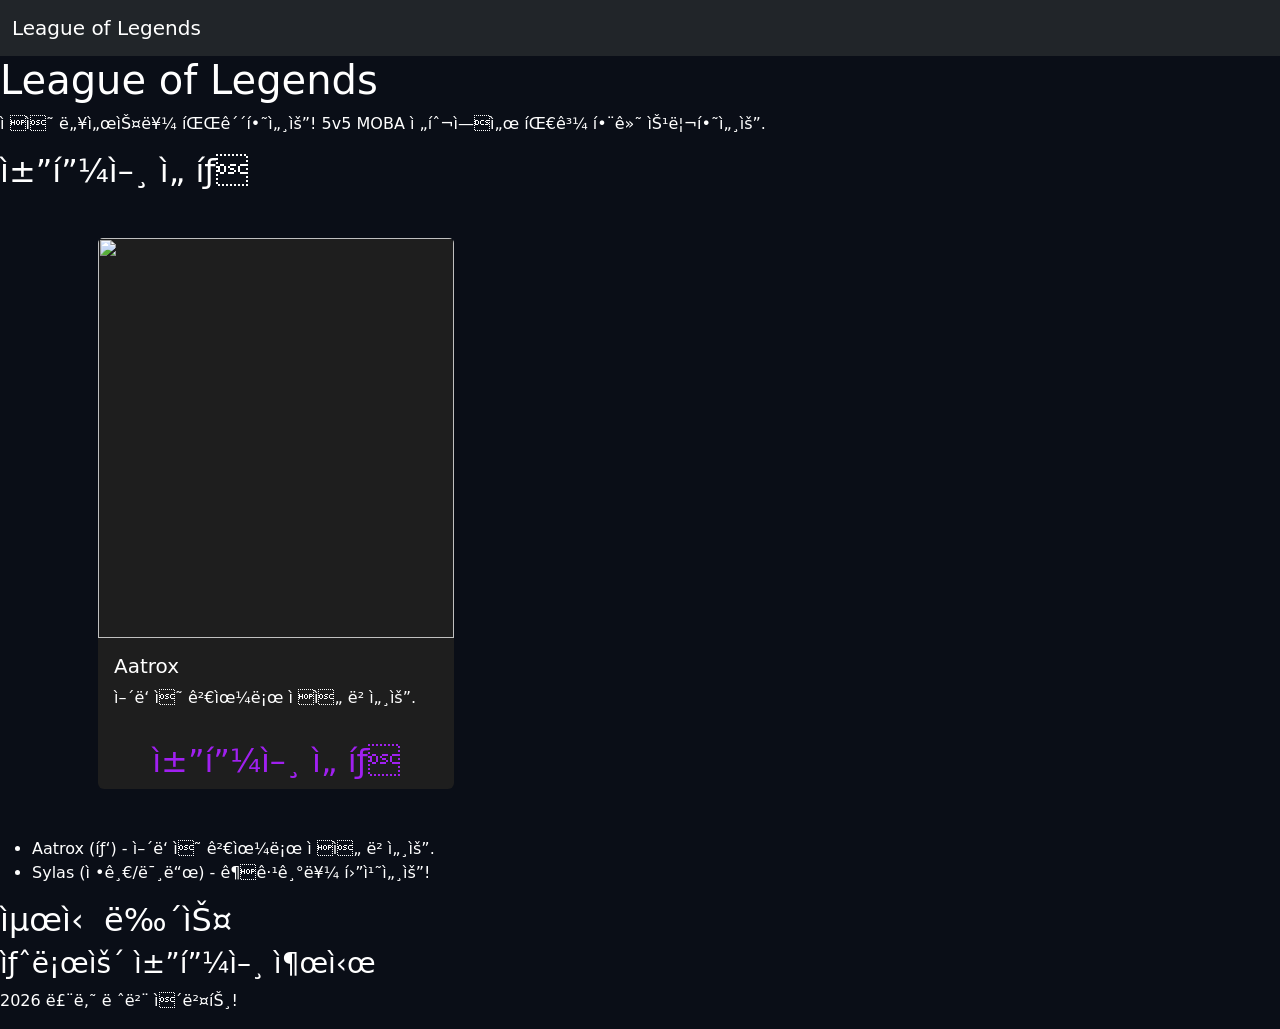
==== src/main/resources/META-INF/resources/index.html @ 70f8107d "2주차 수업완료" ====
<!-- <!DOCTYPE html>
<html lang="ko">
<head>
    <meta charset="UTF-8">
    <meta name="viewport" content="width=device-width, initial-scale=1.0">
    <title>Quarkus Hello World</title>
</head>
<body>
    <div class="container">
        <h1>Hello, Quarkus!</h1>
        <p>이 파일은 <code>META-INF/resources/index.html</code>에서 실행 중입니다.</p>
    </div>
</body>
</html> -->

<!-- <!DOCTYPE html>
<html lang=”ko”>
<head>
    <meta charset="UTF-8">
    <title>LOL - 1단계</title>
</head>
<body>
    <h1>League of Legends</h1>
    <p>적의 넥서스를 파괴하세요! 5v5 MOBA 전투에서 팀과 함께 승리하세요.</p>
    <h2>챔피언 선택</h2>
    <ul>
        <li>Aatrox (탑) - 어둠의 검으로 적을 베세요.</li>
        <li>Sylas (정글/미드) - 궁극기를 훔치세요!</li>
    </ul>
    <h2>최신 뉴스</h2>
    <div>
        <h3>새로운 챔피언 출시</h3>
        <p>2026 루나 레벨 이벤트!</p>
    </div>
</body>
</html> -->

<!DOCTYPE html>
<html lang="ko">
<head>
    <link href="https://cdn.jsdelivr.net/npm/bootstrap@5.3.0/dist/css/bootstrap.min.css" rel="stylesheet">
    <style>
body { background-color: #0a0e17; color: #fff; }
.accent-purple { color: #a020f0; }
.card { background-color: #1e1e1e; border: none; color: white; }
.btn-primary { background-color: #a020f0; border: none; }
/* 4단계: 애니메이션 및 시각 효과 추가 */
.card {
transition: transform 0.3s, box-shadow 0.3s;
}
.card:hover {
transform: scale(1.05); /* 마우스를 올리면 커짐 */
box-shadow: 0 10px 20px rgba(160, 32, 240, 0.5); /* 보라색 광원 효과 */
}
.card-img-top {
height: 400px;
object-fit: cover; /* 이미지가 찌그러지지 않게 채움 */
}

</style>
</head>
<body>
    <nav class="navbar navbar-expand-lg navbar-dark bg-dark">
        <div class="container-fluid"><a class="navbar-brand" href="#">League of Legends</a></div>
    </nav>

    <h1>League of Legends</h1>
    <p>적의 넥서스를 파괴하세요! 5v5 MOBA 전투에서 팀과 함께 승리하세요.</p>
    <h2>챔피언 선택</h2>
    <ul>
        <div class="container my-5">
        <div class="row">
            <div class="col-md-4">
                <div class="card">
                    <img src="https://ddragon.leagueoflegends.com/cdn/15.24.1/img/champion/Aatrox.png" class="card-img-top">
                    <div class="card-body">
                        <h5>Aatrox</h5>
                        <p>어둠의 검으로 적을 베세요.</p>
                    </div>
                    <h2 class="text-center accent-purple">챔피언 선택</h2>
                </div>
            </div>
            </div>
    </div>
        <li>Aatrox (탑) - 어둠의 검으로 적을 베세요.</li>
        <li>Sylas (정글/미드) - 궁극기를 훔치세요!</li>
    </ul>
    <h2>최신 뉴스</h2>
    <div>
        <h3>새로운 챔피언 출시</h3>
        <p>2026 루나 레벨 이벤트!</p>
    </div>
    
</body>
</html>
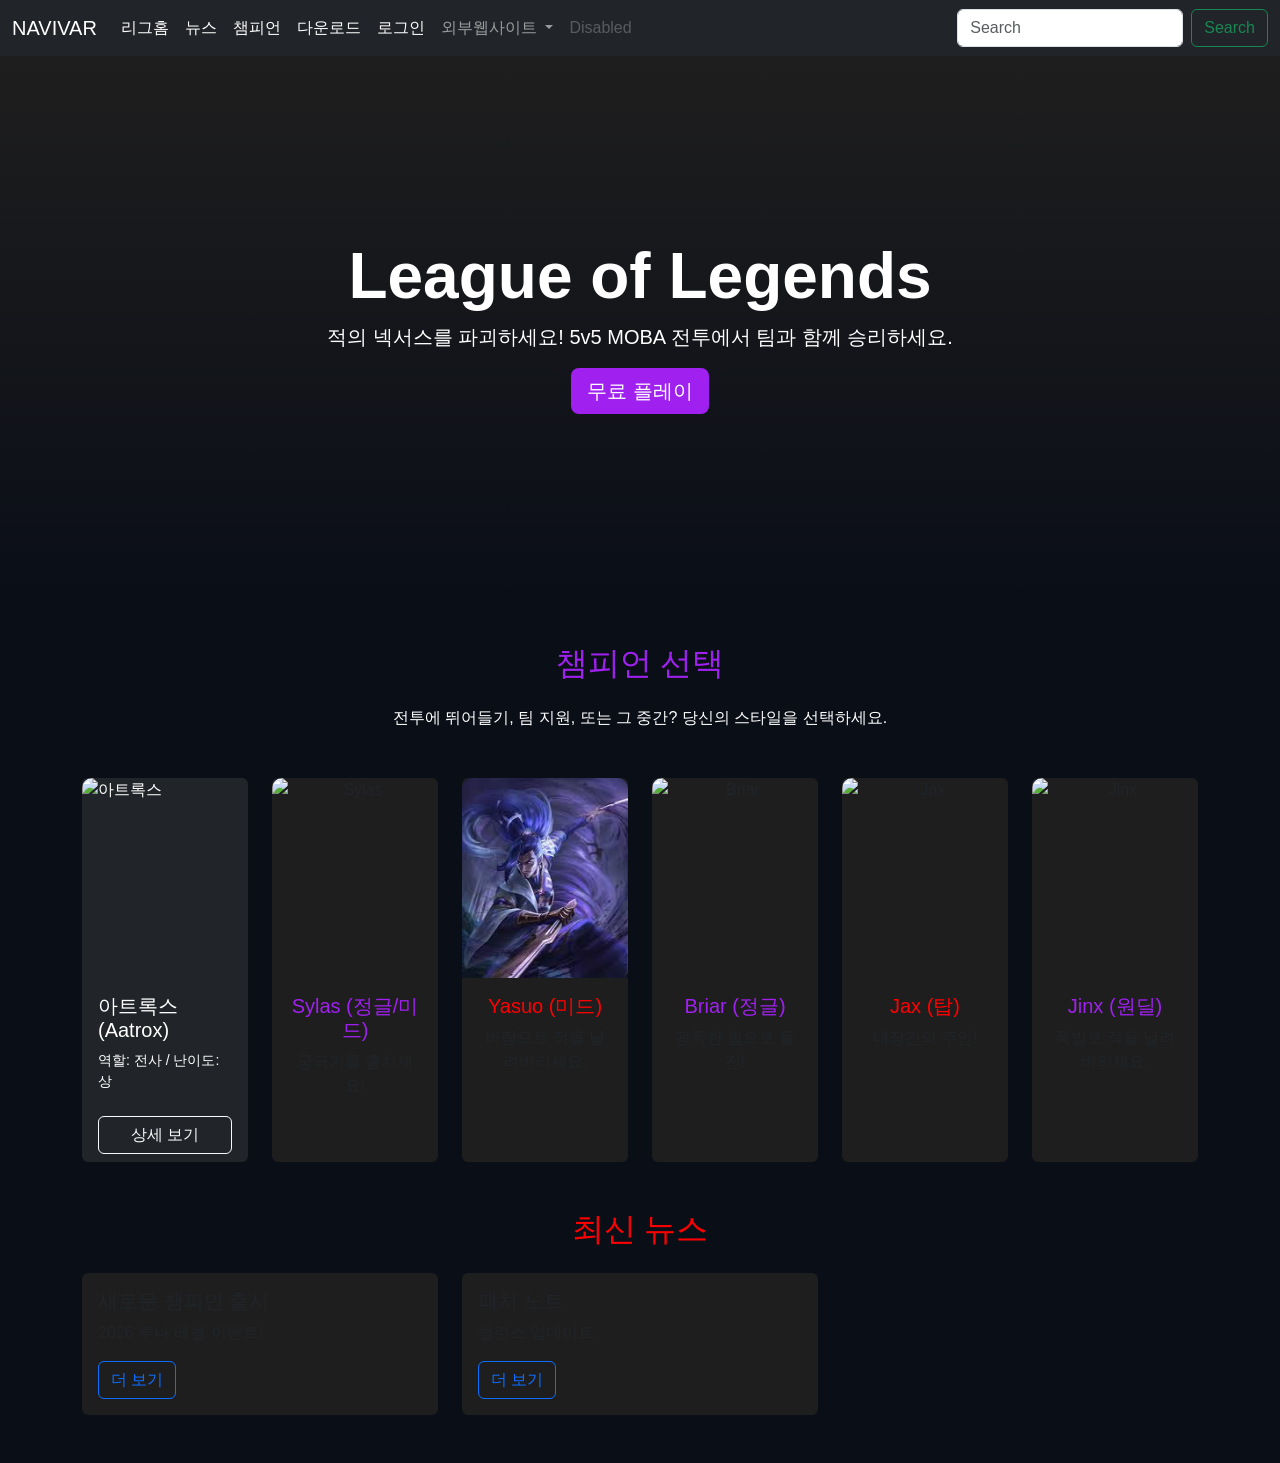
==== commit 8d216991: "4주차 수업 진행(마무리 못함.)" ====
--- a/src/main/resources/META-INF/resources/index.html
+++ b/src/main/resources/META-INF/resources/index.html
@@ -1,95 +1,213 @@
-<!-- <!DOCTYPE html>
+<!DOCTYPE html>
 <html lang="ko">
 <head>
     <meta charset="UTF-8">
     <meta name="viewport" content="width=device-width, initial-scale=1.0">
-    <title>Quarkus Hello World</title>
+    <title>League of Legends - 메인 페이지</title>
+    <!-- Bootstrap 5 CDN -->
+    <link href="https://cdn.jsdelivr.net/npm/bootstrap@5.3.0/dist/css/bootstrap.min.css" rel="stylesheet">
+    <script src="https://cdn.jsdelivr.net/npm/bootstrap@5.3.0/dist/js/bootstrap.bundle.min.js"></script>
+    <!-- 커스텀 스타일 (LOL 테마 + 챔피언 호버 효과) -->
+    <style>
+        body { background-color: #0a0e17; color: #fff; font-family: 'Arial', sans-serif; }
+        .navbar { background-color: #000; }
+        .hero { background: linear-gradient(to bottom, #1e1e1e, #0a0e17); min-height: 60vh; }
+        .accent-purple { color: #a020f0; }
+        .accent-red { color: #ff0000; }
+        .card { background-color: #1e1e1e; border: none; transition: transform 0.3s, box-shadow 0.3s; }
+        .card:hover { transform: scale(1.05); box-shadow: 0 10px 20px rgba(160, 32, 240, 0.5); }
+        .card-img-top { height: 200px; object-fit: cover; border-radius: 10px 10px 0 0; }
+        .btn-primary { background-color: #a020f0; border: none; }
+        .btn-primary:hover { background-color: #800080; }
+    </style>
 </head>
 <body>
-    <div class="container">
-        <h1>Hello, Quarkus!</h1>
-        <p>이 파일은 <code>META-INF/resources/index.html</code>에서 실행 중입니다.</p>
+
+    <!-- 헤더 (Navbar) -->
+    <!-- <nav class="navbar navbar-expand-lg navbar-dark">
+        <div class="container-fluid">
+            <a class="navbar-brand" href="index.html">리그 오브 레전드</a>
+            <button class="navbar-toggler" type="button" data-bs-toggle="collapse" data-bs-target="#navbarNav" aria-controls="navbarNav" aria-expanded="false" aria-label="Toggle navigation">
+                <span class="navbar-toggler-icon"></span>
+            </button>
+            <div class="collapse navbar-collapse" id="navbarNav">
+                <ul class="navbar-nav ms-auto">
+                    <li class="nav-item"><a class="nav-link" href="#">뉴스</a></li>
+                    <li class="nav-item"><a class="nav-link" href="#">챔피언</a></li>
+                    <li class="nav-item"><a class="nav-link" href="#">다운로드</a></li>
+                    <li class="nav-item"><a class="nav-link" href="#">로그인</a></li>
+                    <li class="nav-item"><a class="nav-link" href="https://www.leagueoflegends.com/ko-kr/" target ="_blank">외부사이트</a></li>
+                </ul>
+            </div>
+        </div>
+    </nav> -->
+
+
+    <nav class="navbar navbar-expand-lg navbar-dark bg-dark">
+  <div class="container-fluid">
+    <a class="navbar-brand" href="#">NAVIVAR</a>
+    <button class="navbar-toggler" type="button" data-bs-toggle="collapse" data-bs-target="#navbarSupportedContent" aria-controls="navbarSupportedContent" aria-expanded="false" aria-label="Toggle navigation">
+      <span class="navbar-toggler-icon"></span>
+    </button>
+    <div class="collapse navbar-collapse" id="navbarSupportedContent">
+      <ul class="navbar-nav me-auto mb-2 mb-lg-0">
+        <li class="nav-item">
+          <a class="nav-link active" aria-current="page" href="#">리그홈</a>
+        </li>
+        <li class="nav-item">
+          <a class="nav-link active" aria-current="page" href="#">뉴스</a>
+        </li>
+        <li class="nav-item">
+          <a class="nav-link active" aria-current="page" href="#">챔피언</a>
+        </li>
+        <li class="nav-item">
+          <a class="nav-link active" aria-current="page" href="#">다운로드</a>
+        </li>
+        <li class="nav-item">
+          <a class="nav-link active" aria-current="page" href="#">로그인</a>
+        </li>
+        <li class="nav-item dropdown">
+          <a class="nav-link dropdown-toggle" href="#" id="navbarDropdown" role="button" data-bs-toggle="dropdown" aria-expanded="false">
+            외부웹사이트
+          </a>
+          <ul class="dropdown-menu" aria-labelledby="navbarDropdown">
+            <li><a class="dropdown-item" href="https://www.leagueoflegends.com/ko-kr/" target ="_blank">롤공식홈</a></li>
+            <li><a class="dropdown-item" href="https://lol.ps/" target ="_blank">롤전적</a></li>
+            <li><hr class="dropdown-divider"></li>
+            <li><a class="dropdown-item" href="https://www.youtube.com/@LeagueofLegends-Korea" target = "_blank">관련유튜브</a></li>
+          </ul>
+        </li>
+        <li class="nav-item">
+          <a class="nav-link disabled" href="#" tabindex="-1" aria-disabled="true">Disabled</a>
+        </li>
+      </ul>
+      <form class="d-flex">
+        <input class="form-control me-2" type="search" placeholder="Search" aria-label="Search">
+        <button class="btn btn-outline-success" type="submit">Search</button>
+      </form>
     </div>
-</body>
-</html> -->
-
-<!-- <!DOCTYPE html>
-<html lang=”ko”>
-<head>
-    <meta charset="UTF-8">
-    <title>LOL - 1단계</title>
-</head>
-<body>
-    <h1>League of Legends</h1>
-    <p>적의 넥서스를 파괴하세요! 5v5 MOBA 전투에서 팀과 함께 승리하세요.</p>
-    <h2>챔피언 선택</h2>
-    <ul>
-        <li>Aatrox (탑) - 어둠의 검으로 적을 베세요.</li>
-        <li>Sylas (정글/미드) - 궁극기를 훔치세요!</li>
-    </ul>
-    <h2>최신 뉴스</h2>
-    <div>
-        <h3>새로운 챔피언 출시</h3>
-        <p>2026 루나 레벨 이벤트!</p>
-    </div>
-</body>
-</html> -->
-
-<!DOCTYPE html>
-<html lang="ko">
-<head>
-    <link href="https://cdn.jsdelivr.net/npm/bootstrap@5.3.0/dist/css/bootstrap.min.css" rel="stylesheet">
-    <style>
-body { background-color: #0a0e17; color: #fff; }
-.accent-purple { color: #a020f0; }
-.card { background-color: #1e1e1e; border: none; color: white; }
-.btn-primary { background-color: #a020f0; border: none; }
-/* 4단계: 애니메이션 및 시각 효과 추가 */
-.card {
-transition: transform 0.3s, box-shadow 0.3s;
-}
-.card:hover {
-transform: scale(1.05); /* 마우스를 올리면 커짐 */
-box-shadow: 0 10px 20px rgba(160, 32, 240, 0.5); /* 보라색 광원 효과 */
-}
-.card-img-top {
-height: 400px;
-object-fit: cover; /* 이미지가 찌그러지지 않게 채움 */
-}
-
-</style>
-</head>
-<body>
-    <nav class="navbar navbar-expand-lg navbar-dark bg-dark">
-        <div class="container-fluid"><a class="navbar-brand" href="#">League of Legends</a></div>
-    </nav>
-
-    <h1>League of Legends</h1>
-    <p>적의 넥서스를 파괴하세요! 5v5 MOBA 전투에서 팀과 함께 승리하세요.</p>
-    <h2>챔피언 선택</h2>
-    <ul>
-        <div class="container my-5">
-        <div class="row">
-            <div class="col-md-4">
+  </div>
+</nav>
+    <!-- 히어로 배너 (Hero Banner) -->
+    <section class="hero d-flex align-items-center justify-content-center text-center py-5">
+        <div class="container">
+            <h1 class="display-3 fw-bold">League of Legends</h1>
+            <p class="lead">적의 넥서스를 파괴하세요! 5v5 MOBA 전투에서 팀과 함께 승리하세요.</p>
+            <a href="#" class="btn btn-primary btn-lg">무료 플레이</a>
+        </div>
+    </section>
+
+<!-- 챔피언 선택 섹션 (작은 썸네일 PNG로 업데이트!) -->
+    <section class="container my-5">
+        <h2 class="text-center mb-4 accent-purple">챔피언 선택</h2>
+        <p class="text-center mb-5">전투에 뛰어들기, 팀 지원, 또는 그 중간? 당신의 스타일을 선택하세요.</p>
+        <div class="row g-4">
+        <!-- <div class="row row-cols-auto g-4"> -->
+            <!-- Aatrox -->
+            <!-- <div class="col-md-6 col-lg-4 col-xl-2">
+                <div class="card text-center h-100">
+                    <img src="https://ddragon.leagueoflegends.com/cdn/15.24.1/img/champion/Aatrox.png" class="card-img-top" alt="Aatrox" loading="lazy">
+                    <div class="card-body">
+                        <h5 class="card-title accent-red">Aatrox (탑)</h5>
+                        <p class="card-text">어둠의 검으로 적을 베세요.</p>
+                    </div>
+                </div>
+            </div> -->
+
+            <div class="col">
+<div class="card bg-dark text-white border-secondary h-100">
+    <img src="https://ddragon.leagueoflegends.com/cdn/15.24.1/img/champion/Aatrox.png" class="card-img-top" alt="아트록스">
+    <div class="card-body">
+    <h5 class="card-title">아트록스 (Aatrox)</h5>
+    <p class="card-text small">역할: 전사 / 난이도: 상</p>
+        </div>
+            <div class="card-footer bg-transparent border-0">
+                <button class="btn btn-outline-light w-100"
+                    data-bs-toggle="modal"
+                    data-bs-target="#modalAatrox"
+                    data-champ="Aatrox">
+                    상세 보기
+                </button>
+            </div>
+        </div>
+</div>
+            <!-- Sylas -->
+            <div class="col-md-6 col-lg-4 col-xl-2">
+                <div class="card text-center h-100">
+                    <img src="https://ddragon.leagueoflegends.com/cdn/15.24.1/img/champion/Sylas.png" class="card-img-top" alt="Sylas" loading="lazy">
+                    <div class="card-body">
+                        <h5 class="card-title accent-purple">Sylas (정글/미드)</h5>
+                        <p class="card-text">궁극기를 훔치세요!</p>
+                    </div>
+                </div>
+            </div>
+            <!-- Anivia -->
+            <div class="col-md-6 col-lg-4 col-xl-2">
+                <div class="card text-center h-100">
+                    <img src="image/yasuo.jpg" class="card-img-top" alt="Anivia" loading="lazy">
+                    <div class="card-body">
+                        <h5 class="card-title accent-red">Yasuo (미드)</h5>
+                        <p class="card-text">바람으로 적을 날려버리세요.</p>
+                    </div>
+                </div>
+            </div>
+            <!-- Briar -->
+            <div class="col-md-6 col-lg-4 col-xl-2">
+                <div class="card text-center h-100">
+                    <img src="https://ddragon.leagueoflegends.com/cdn/15.24.1/img/champion/Briar.png" class="card-img-top" alt="Briar" loading="lazy">
+                    <div class="card-body">
+                        <h5 class="card-title accent-purple">Briar (정글)</h5>
+                        <p class="card-text">광폭한 힘으로 돌진!</p>
+                    </div>
+                </div>
+            </div>
+            <!-- Jax -->
+            <div class="col-md-6 col-lg-4 col-xl-2">
+                <div class="card text-center h-100">
+                    <img src="https://ddragon.leagueoflegends.com/cdn/15.24.1/img/champion/Jax.png" class="card-img-top" alt="Jax" loading="lazy">
+                    <div class="card-body">
+                        <h5 class="card-title accent-red">Jax (탑)</h5>
+                        <p class="card-text">대장간의 주인!</p>
+                    </div>
+                </div>
+            </div>
+            <!-- Jinx -->
+            <div class="col-md-6 col-lg-4 col-xl-2">
+                <div class="card text-center h-100">
+                    <img src="https://ddragon.leagueoflegends.com/cdn/15.24.1/img/champion/Jinx.png" class="card-img-top" alt="Jinx" loading="lazy">
+                    <div class="card-body">
+                        <h5 class="card-title accent-purple">Jinx (원딜)</h5>
+                        <p class="card-text">폭발로 적을 날려버리세요.</p>
+                    </div>
+                </div>
+            </div>
+        </div>
+    </section>
+
+    <!-- 뉴스 섹션 (기존 유지) -->
+    <section class="container my-5">
+        <h2 class="text-center mb-4 accent-red">최신 뉴스</h2>
+        <div class="row g-4">
+            <div class="col-md-6 col-lg-4">
                 <div class="card">
-                    <img src="https://ddragon.leagueoflegends.com/cdn/15.24.1/img/champion/Aatrox.png" class="card-img-top">
-                    <div class="card-body">
-                        <h5>Aatrox</h5>
-                        <p>어둠의 검으로 적을 베세요.</p>
-                    </div>
-                    <h2 class="text-center accent-purple">챔피언 선택</h2>
-                </div>
-            </div>
-            </div>
-    </div>
-        <li>Aatrox (탑) - 어둠의 검으로 적을 베세요.</li>
-        <li>Sylas (정글/미드) - 궁극기를 훔치세요!</li>
-    </ul>
-    <h2>최신 뉴스</h2>
-    <div>
-        <h3>새로운 챔피언 출시</h3>
-        <p>2026 루나 레벨 이벤트!</p>
-    </div>
+                    <div class="card-body">
+                        <h5 class="card-title">새로운 챔피언 출시</h5>
+                        <p class="card-text">2026 루나 레벨 이벤트!</p>
+                        <a href="#" class="btn btn-outline-primary">더 보기</a>
+                    </div>
+                </div>
+            </div>
+            <div class="col-md-6 col-lg-4">
+                <div class="card">
+                    <div class="card-body">
+                        <h5 class="card-title">패치 노트</h5>
+                        <p class="card-text">밸런스 업데이트.</p>
+                        <a href="#" class="btn btn-outline-primary">더 보기</a>
+                    </div>
+                </div>
+            </div>
+        </div>
+    </section>
     
 </body>
 </html>
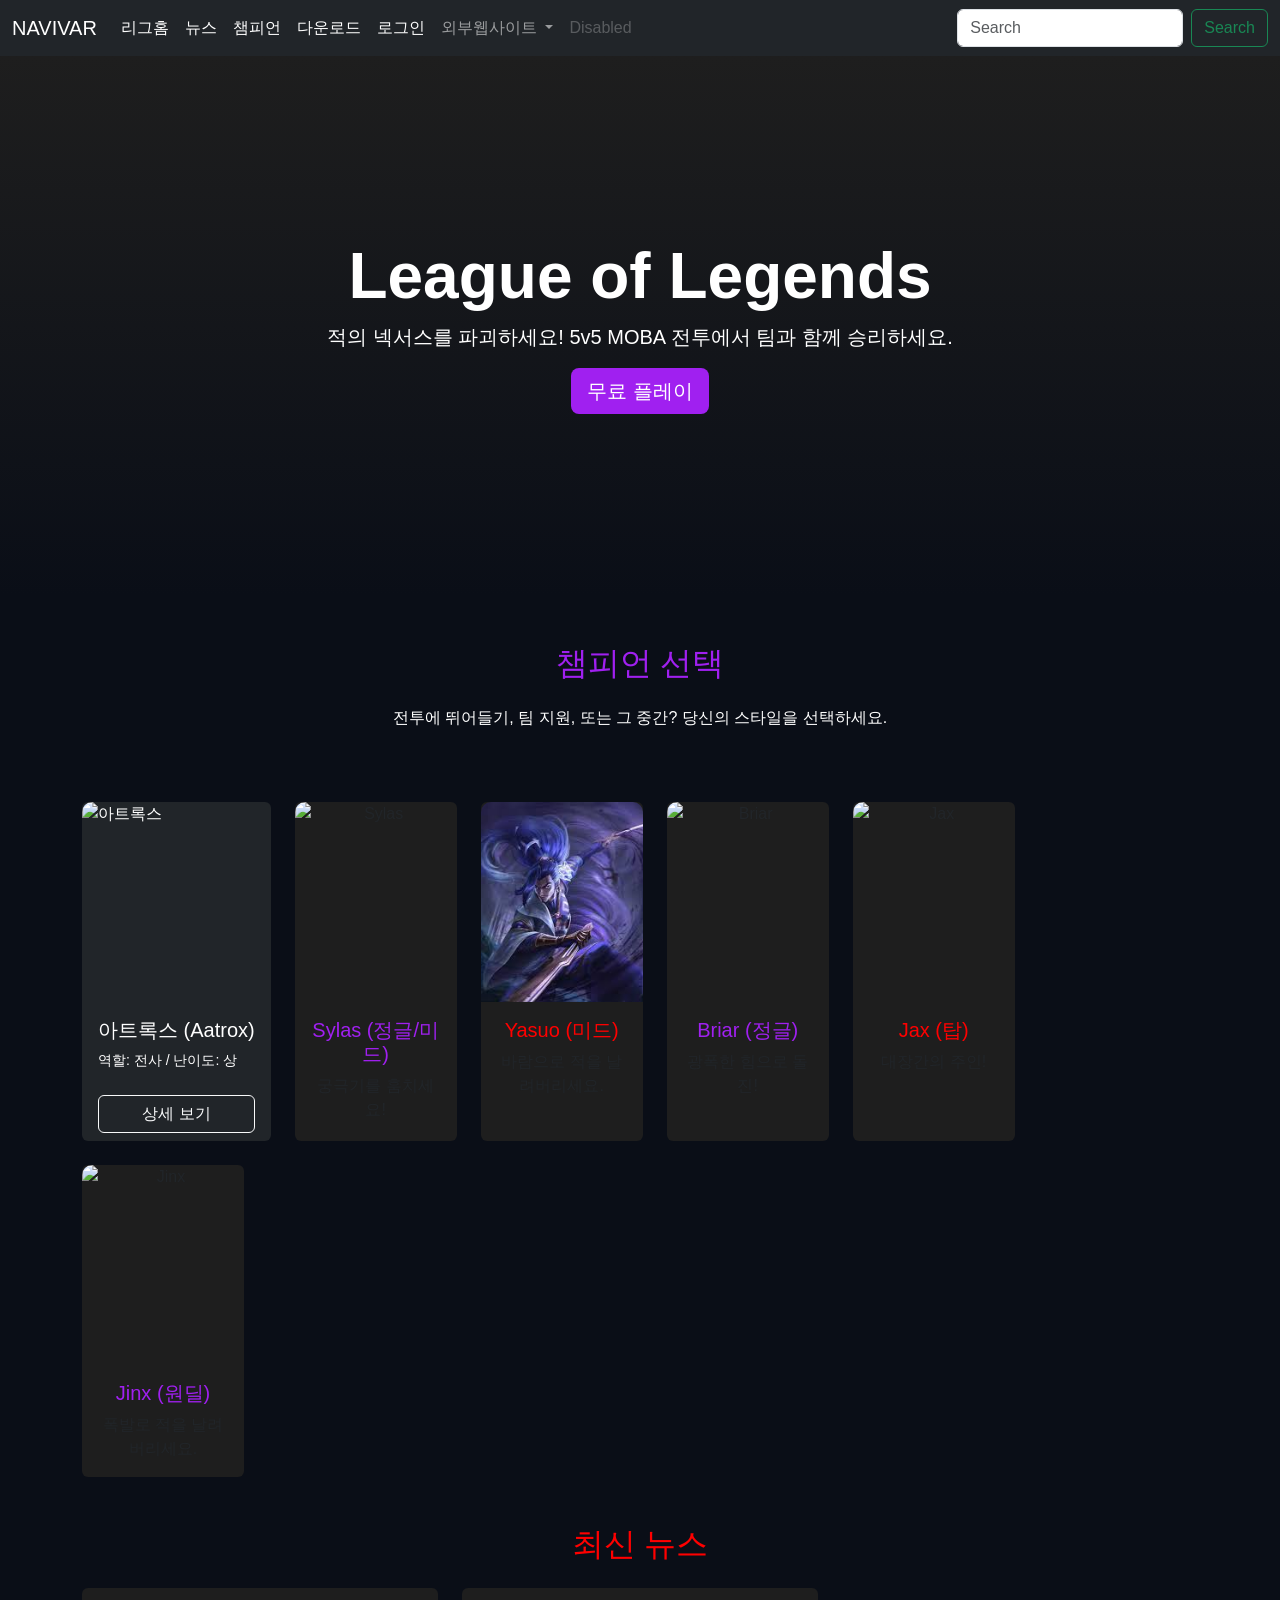
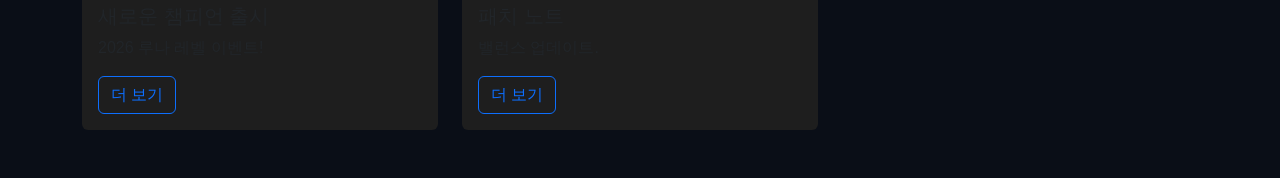
==== commit b515f3db: "5주차 자바웹프로그래밍" ====
--- a/src/main/resources/META-INF/resources/index.html
+++ b/src/main/resources/META-INF/resources/index.html
@@ -61,7 +61,7 @@
           <a class="nav-link active" aria-current="page" href="#">챔피언</a>
         </li>
         <li class="nav-item">
-          <a class="nav-link active" aria-current="page" href="#">다운로드</a>
+          <a class="nav-link active" aria-current="page" href="main_page_sub/download.html">다운로드</a>
         </li>
         <li class="nav-item">
           <a class="nav-link active" aria-current="page" href="#">로그인</a>
@@ -102,7 +102,7 @@
         <h2 class="text-center mb-4 accent-purple">챔피언 선택</h2>
         <p class="text-center mb-5">전투에 뛰어들기, 팀 지원, 또는 그 중간? 당신의 스타일을 선택하세요.</p>
         <div class="row g-4">
-        <!-- <div class="row row-cols-auto g-4"> -->
+        <div class="row row-cols-auto g-4"> 
             <!-- Aatrox -->
             <!-- <div class="col-md-6 col-lg-4 col-xl-2">
                 <div class="card text-center h-100">
@@ -114,7 +114,7 @@
                 </div>
             </div> -->
 
-            <div class="col">
+             <!-- <div class="col">
 <div class="card bg-dark text-white border-secondary h-100">
     <img src="https://ddragon.leagueoflegends.com/cdn/15.24.1/img/champion/Aatrox.png" class="card-img-top" alt="아트록스">
     <div class="card-body">
@@ -130,6 +130,50 @@
                 </button>
             </div>
         </div>
+</div>  -->
+
+<div class="col">
+<div class="card bg-dark text-white border-secondary h-100">
+    <img src="https://ddragon.leagueoflegends.com/cdn/15.24.1/img/champion/Aatrox.png" class="card-img-top" alt="아트록스">
+    <div class="card-body">
+<h5 class="card-title">아트록스 (Aatrox)</h5>
+<p class="card-text small">역할: 전사 / 난이도: 상</p>
+    </div>
+    <div class="card-footer bg-transparent border-0">
+<button class="btn btn-outline-light w-100"
+data-bs-toggle="modal"
+data-bs-target="#modalAatrox"
+data-champ="Aatrox">
+상세 보기
+</button>
+</div>
+</div>
+</div>
+
+<!-- 모달 (iframe으로 Aatrox.html 불러오기) -->
+<div class="modal fade" id="modalAatrox" tabindex="-1" aria-labelledby="modalAatroxLabel" aria-hidden="true">
+<div class="modal-dialog modal-xl modal-dialog-centered modal-dialog-scrollable">
+<div class="modal-content bg-dark text-white border-secondary">
+<!-- 헤더 -->
+<div class="modal-header border-secondary">
+<h5 class="modal-title" id="modalAatroxLabel">아트록스 (Aatrox) 상세 정보</h5>
+<button type="button" class="btn-close btn-close-white" data-bs-dismiss="modal" aria-label="Close"></button>
+</div>
+<!-- 바디: iframe으로 내용 채움 -->
+<div class="modal-body p-0" style="height: 65vh; background: #0a0e17;">
+<iframe
+src="modals/Aatrox.html"
+frameborder="0"
+style="width: 100%; height: 100%; border: none;"
+allowfullscreen>
+</iframe>
+</div>
+<!-- 푸터 -->
+<div class="modal-footer border-secondary">
+<button type="button" class="btn btn-outline-light" data-bs-dismiss="modal">닫기</button>
+</div>
+</div>
+</div>
 </div>
             <!-- Sylas -->
             <div class="col-md-6 col-lg-4 col-xl-2">
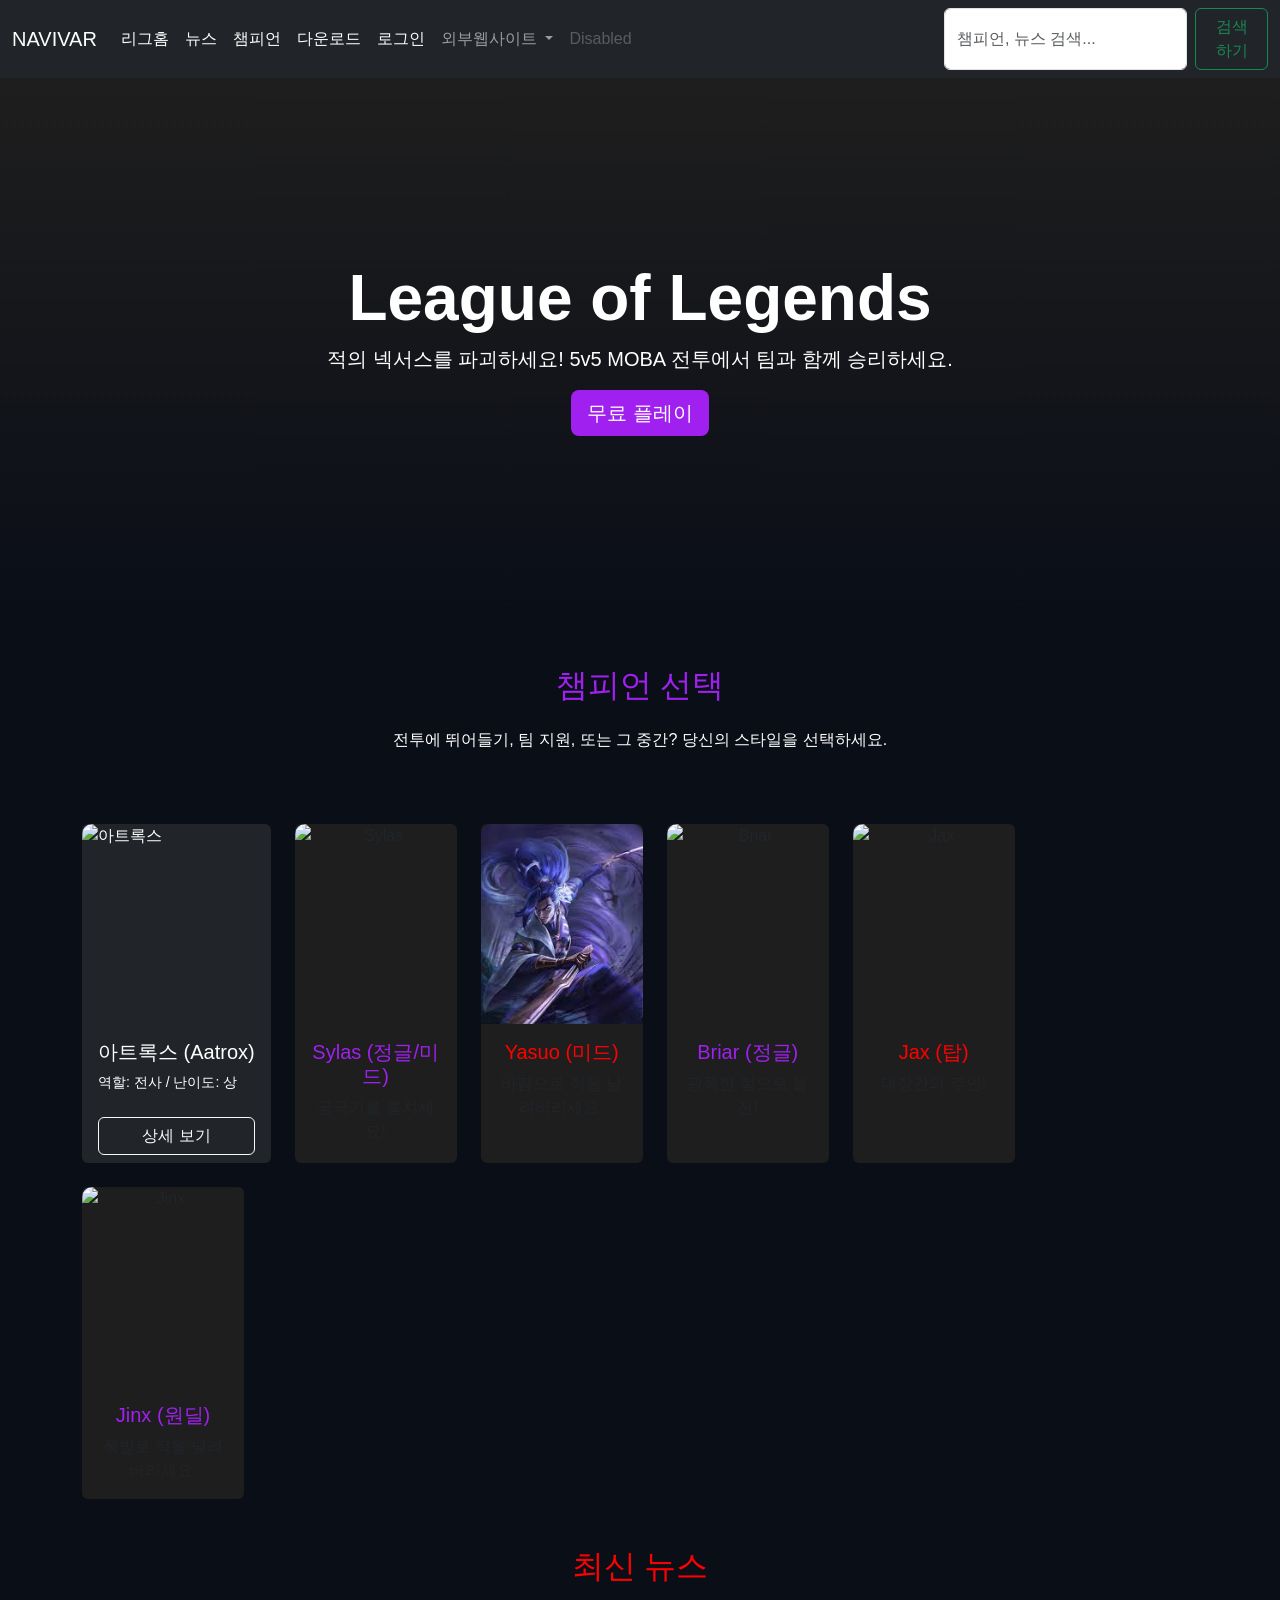
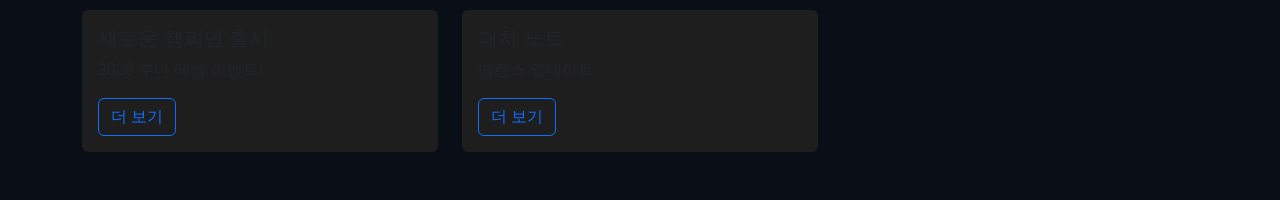
==== commit 990d2ee0: "6주차 자바 수업" ====
--- a/src/main/resources/META-INF/resources/index.html
+++ b/src/main/resources/META-INF/resources/index.html
@@ -6,7 +6,16 @@
     <title>League of Legends - 메인 페이지</title>
     <!-- Bootstrap 5 CDN -->
     <link href="https://cdn.jsdelivr.net/npm/bootstrap@5.3.0/dist/css/bootstrap.min.css" rel="stylesheet">
-    <script src="https://cdn.jsdelivr.net/npm/bootstrap@5.3.0/dist/js/bootstrap.bundle.min.js"></script>
+    <script src="js/bootstrap.bundle.min.js"></script>
+    <script src="js/test.js"></script>
+    
+    <script>
+        window.onload = function() {
+            alert("메인 페이지 로딩 완료");
+        }
+    </script>
+    
+    
     <!-- 커스텀 스타일 (LOL 테마 + 챔피언 호버 효과) -->
     <style>
         body { background-color: #0a0e17; color: #fff; font-family: 'Arial', sans-serif; }
@@ -81,10 +90,10 @@
           <a class="nav-link disabled" href="#" tabindex="-1" aria-disabled="true">Disabled</a>
         </li>
       </ul>
-      <form class="d-flex">
-        <input class="form-control me-2" type="search" placeholder="Search" aria-label="Search">
-        <button class="btn btn-outline-success" type="submit">Search</button>
-      </form>
+      <form class="d-flex" id="searchForm">
+        <input class="form-control me-2" type="search" placeholder="챔피언, 뉴스 검색..." aria-label="Search" id="searchInput">
+        <button class="btn btn-outline-success" type="submit">검색하기</button>
+    </form>
     </div>
   </div>
 </nav>
@@ -93,7 +102,7 @@
         <div class="container">
             <h1 class="display-3 fw-bold">League of Legends</h1>
             <p class="lead">적의 넥서스를 파괴하세요! 5v5 MOBA 전투에서 팀과 함께 승리하세요.</p>
-            <a href="#" class="btn btn-primary btn-lg">무료 플레이</a>
+            <a href="#" class="btn btn-primary btn-lg" onclick="alert('즐거운 플레이 되세요')" >무료 플레이</a>
         </div>
     </section>
 
@@ -253,5 +262,7 @@
         </div>
     </section>
     
+    <script src="js/search.js"></script>
+    
 </body>
 </html>
